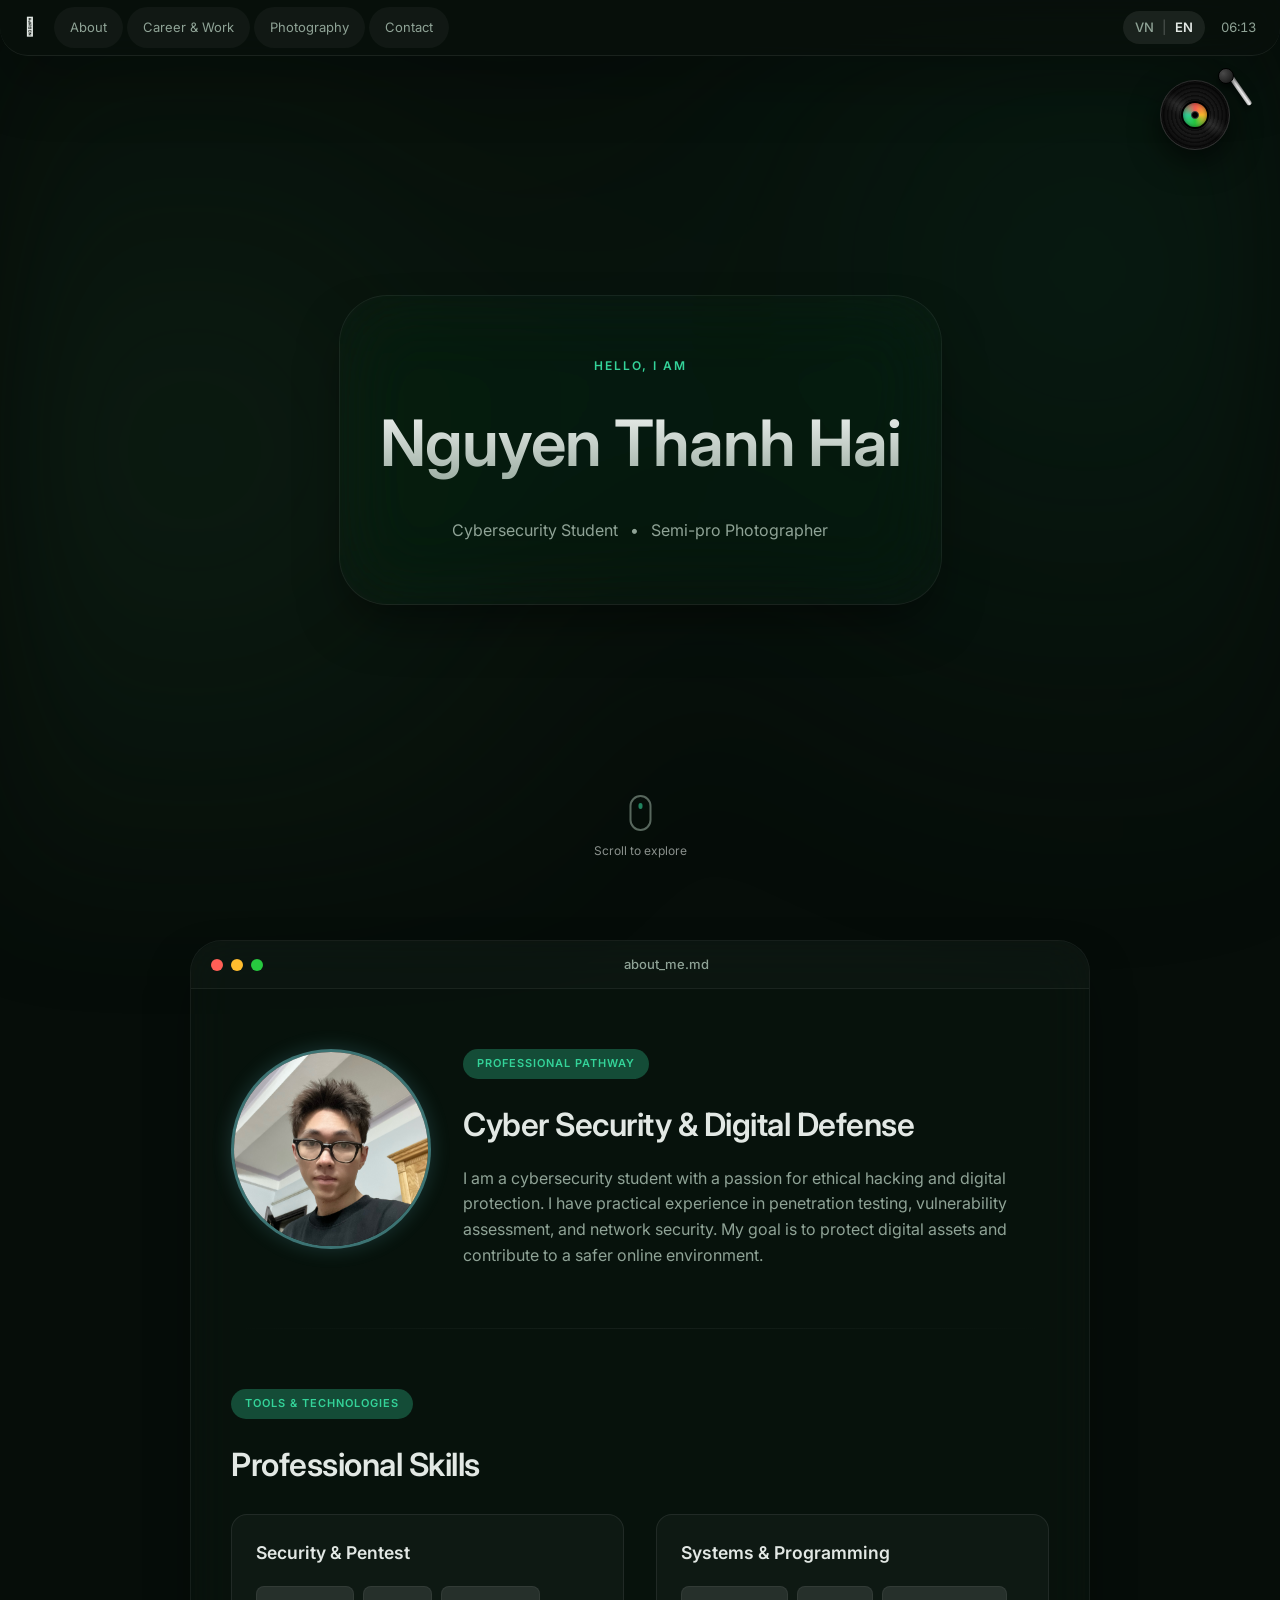
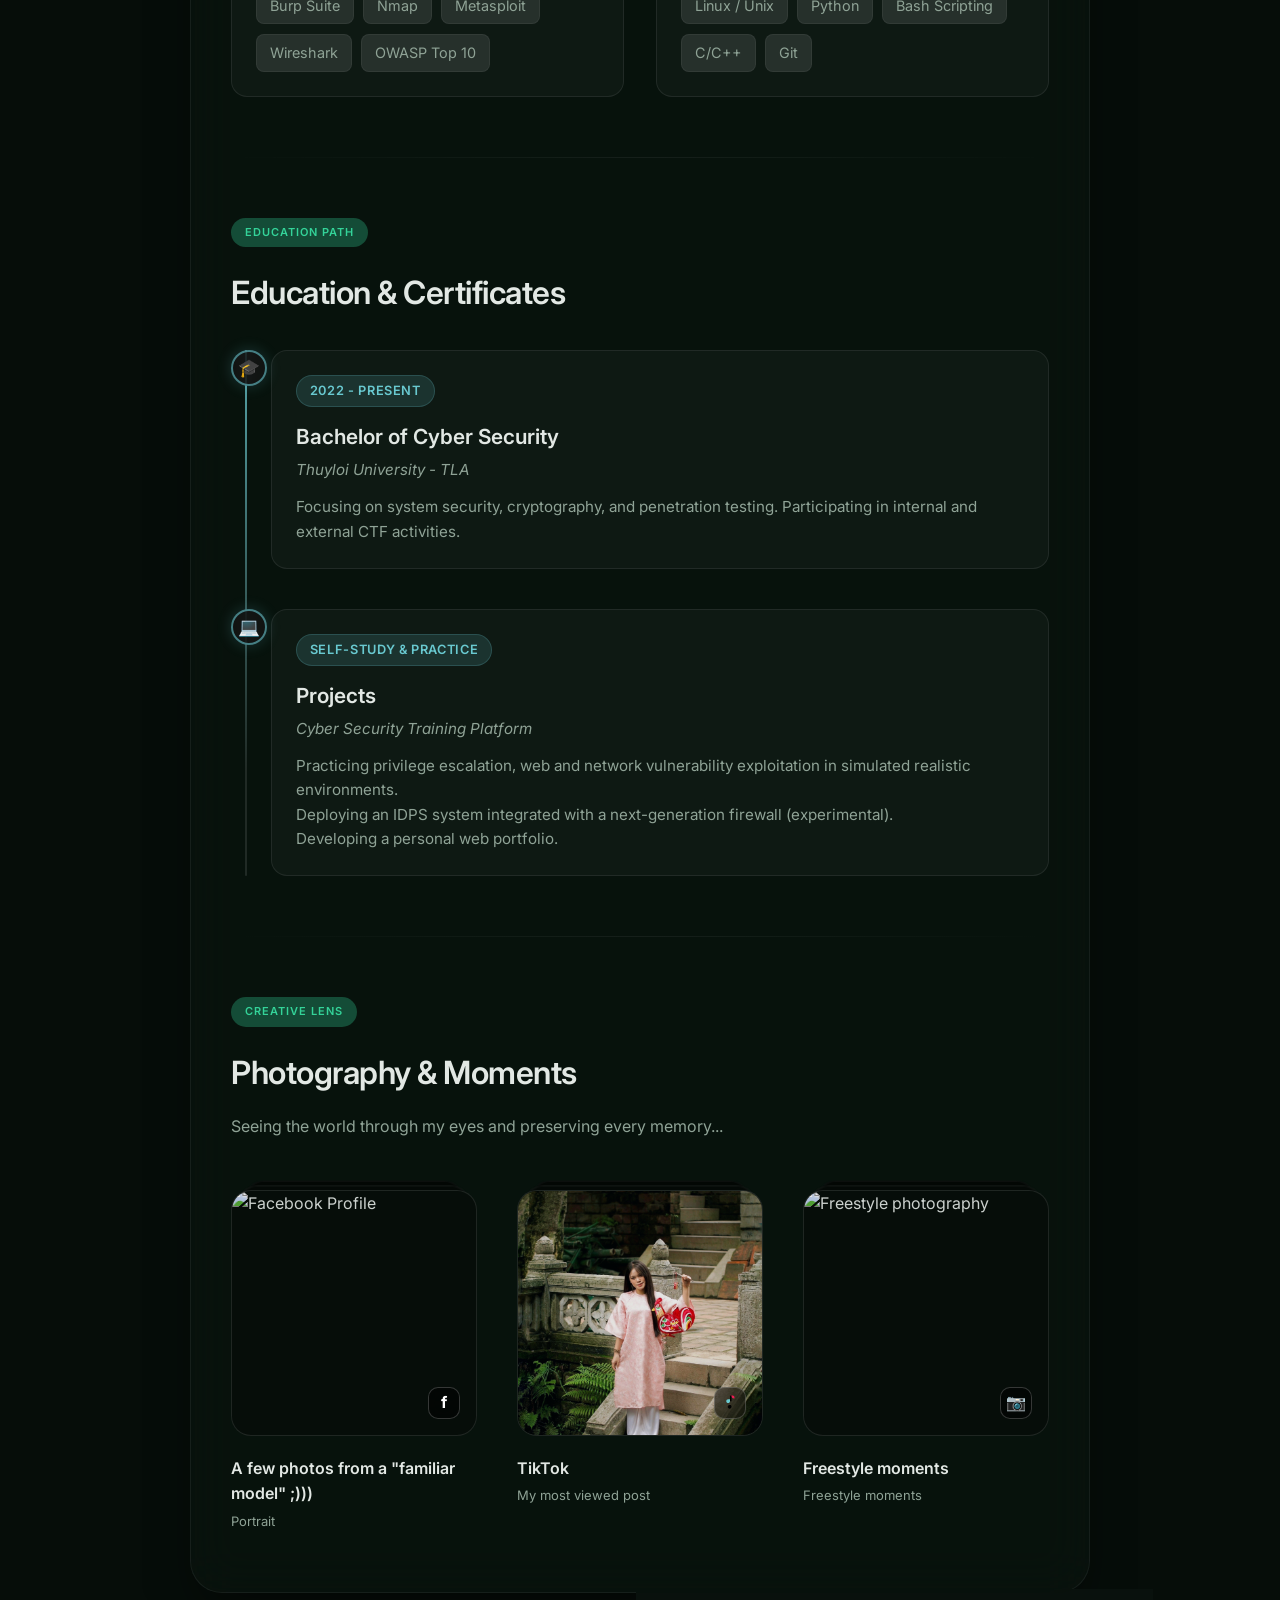
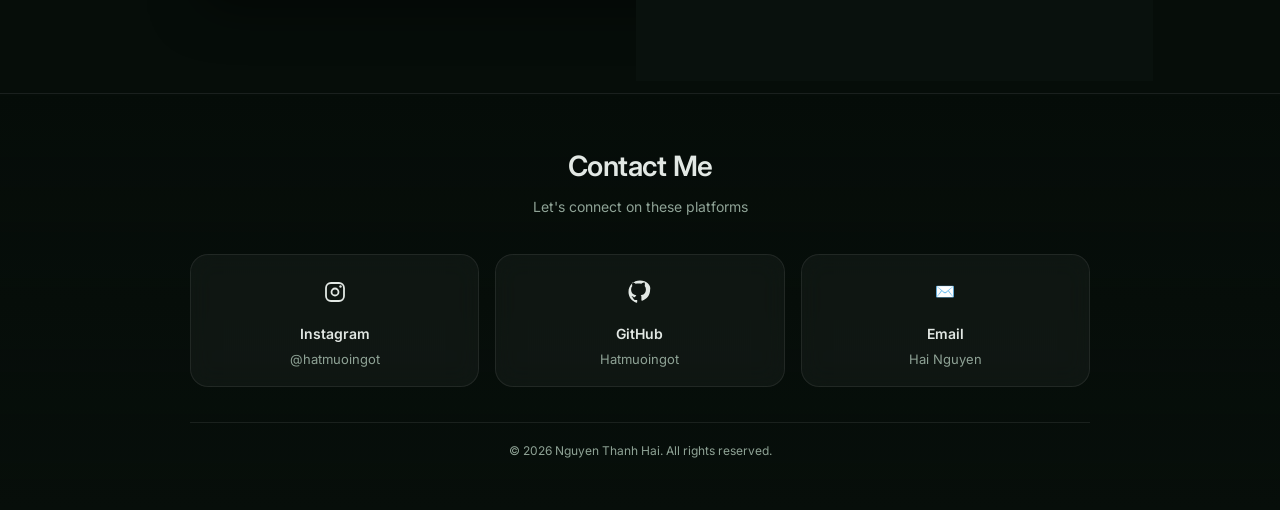
==== index-en.html @ 73b523a7 "[UPDATE] Add English to portfolio" ====
<!DOCTYPE html>
<html lang="en">
<head>
    <meta charset="UTF-8">
    <meta name="viewport" content="width=device-width, initial-scale=1.0, maximum-scale=1.0, user-scalable=no">
    <title>Portfolio | Nguyen Thanh Hai</title>
    
    <!-- SEO Meta Tags -->
    <meta name="description" content="Personal portfolio of Nguyen Thanh Hai - Cybersecurity student passionate about penetration testing and semi-professional photography.">
    <meta name="keywords" content="Nguyen Thanh Hai, Portfolio, Cyber Security, Photography, Penetration Testing">
    <meta name="author" content="Nguyen Thanh Hai">
    
    <!-- Open Graph / Facebook -->
    <meta property="og:type" content="website">
    <meta property="og:url" content="https://hatmuoingot.github.io/Introduce_Myself/">
    <meta property="og:title" content="Portfolio | Nguyen Thanh Hai">
    <meta property="og:description" content="Cybersecurity Student & Semi-professional Photographer">
    <meta property="og:image" content="https://hatmuoingot.github.io/Introduce_Myself/images/fb_preview.jpg">

    <link rel="stylesheet" href="https://fonts.googleapis.com/css2?family=Inter:wght@300;400;500;600&display=swap">
    <link rel="stylesheet" href="./css/variable.css">
    <link rel="stylesheet" href="./css/base.css">
    <link rel="stylesheet" href="./css/header.css">
    <link rel="stylesheet" href="./css/hero.css">
    <link rel="stylesheet" href="./css/photo.css">
    <link rel="stylesheet" href="./css/preview.css">
    <link rel="stylesheet" href="./css/contact.css">
    <link rel="stylesheet" href="./css/resume.css">
</head>
<body>

    <div class="ambient-background"></div>

    <header class="macos-menu-bar hide-on-mobile">
        <div class="menu-left">
            <span class="apple-icon"></span>
            <nav class="nav-links">
                <a href="#hero" class="nav-item">About</a>
                <a href="#cyber" class="nav-item">Career & Work</a>
                <a href="#photo" class="nav-item">Photography</a>
                <a href="#contact" class="nav-item">Contact</a>
            </nav>
        </div>
        <div class="menu-right">
            <div class="lang-switcher">
                <a href="index.html">VN</a> <span class="divider">|</span> <span class="active">EN</span>
            </div>
            <span class="time-display" id="clock">13:37</span>
        </div>
    </header>

    <header class="ios-mobile-header hide-on-desktop">
        <div class="header-content">
            <span class="brand-name">Portfolio</span>
            <button class="menu-trigger" id="mobile-menu-btn" aria-label="Open menu">
                <div class="burger-lines"></div>
            </button>
        </div>
        <nav class="mobile-glass-menu" id="mobile-nav">
            <a href="#hero" class="mobile-nav-item">Home</a>
            <a href="#cyber" class="mobile-nav-item">Career & Work</a>
            <a href="#photo" class="mobile-nav-item">Photography</a>
            <a href="#contact" class="mobile-nav-item">Contact</a>
            <div class="mobile-lang-switcher">
                <a href="index.html">VN</a> <span class="divider">|</span> <span class="active">EN</span>
            </div>
        </nav>
    </header>

    <section id="hero" class="hero-section">
        <div class="hero-glass-card">
            <span class="hero-greeting">Hello, I am</span>
            <h1 class="hero-name">Nguyen Thanh Hai</h1>
            <div class="hero-description">
                <span>Cybersecurity Student</span>
                <span class="divider-dot">•</span>
                <span>Semi-pro Photographer</span>
            </div>
        </div>
        <div class="hero-scroll-hint">
            <div class="mouse-icon"></div>
            <span>Scroll to explore</span>
        </div>

        <!-- Vinyl Player -->
        <div class="vinyl-player" id="vinyl-player" title="Play/Pause music" onclick="toggleMusic()">
            <div class="vinyl-tooltip">Bored? Listen to some music :3</div>
            <div class="vinyl-record">
                <div class="vinyl-center"></div>
            </div>
            <audio id="bg-music" loop preload="none">
                <source src="./media/bg-music.mp3" type="audio/mpeg">
            </audio>
        </div>
    </section>

    <main class="workspace">
        <div class="glass-window">
            <div class="window-titlebar">
                <div class="window-controls">
                    <span class="dot close"></span>
                    <span class="dot minimize"></span>
                    <span class="dot maximize"></span>
                </div>
                <div class="window-title">about_me.md</div>
            </div>

            <div class="window-content-scroll">
                <section id="cyber" class="content-block">
                    <div class="profile-layout">
                        <div class="profile-avatar">
                            <img src="./images/IMG_9474.jpeg" alt="Nguyen Thanh Hai Avatar">
                        </div>
                        <div class="typography-header">
                            <span class="accent-badge">Professional Pathway</span>
                            <h2 class="section-title">Cyber Security & Digital Defense</h2>
                            <p class="section-subtitle">
                                I am a cybersecurity student with a passion for ethical hacking and digital protection. I have practical experience in penetration testing, vulnerability assessment, and network security. My goal is to protect digital assets and contribute to a safer online environment.
                            </p>
                        </div>
                    </div>
                </section>

                <hr class="elegant-divider">

                <section id="skills" class="content-block">
                    <div class="typography-header">
                        <span class="accent-badge">Tools & Technologies</span>
                        <h2 class="section-title">Professional Skills</h2>
                    </div>
                    <div class="skills-grid">
                        <div class="skill-category">
                            <h3 class="skill-category-title">Security & Pentest</h3>
                            <div class="skill-tags">
                                <span class="skill-tag">Burp Suite</span>
                                <span class="skill-tag">Nmap</span>
                                <span class="skill-tag">Metasploit</span>
                                <span class="skill-tag">Wireshark</span>
                                <span class="skill-tag">OWASP Top 10</span>
                            </div>
                        </div>
                        <div class="skill-category">
                            <h3 class="skill-category-title">Systems & Programming</h3>
                            <div class="skill-tags">
                                <span class="skill-tag">Linux / Unix</span>
                                <span class="skill-tag">Python</span>
                                <span class="skill-tag">Bash Scripting</span>
                                <span class="skill-tag">C/C++</span>
                                <span class="skill-tag">Git</span>
                            </div>
                        </div>
                    </div>
                </section>

                <hr class="elegant-divider">

                <section id="education" class="content-block">
                    <div class="typography-header">
                        <span class="accent-badge">Education Path</span>
                        <h2 class="section-title">Education & Certificates</h2>
                    </div>
                    <div class="timeline">
                        <div class="timeline-item">
                            <div class="timeline-icon">🎓</div>
                            <div class="timeline-content">
                                <span class="timeline-date-pill">2022 - Present</span>
                                <h3 class="timeline-title">Bachelor of Cyber Security</h3>
                                <p class="timeline-subtitle">Thuyloi University - TLA</p>
                                <p class="timeline-desc">Focusing on system security, cryptography, and penetration testing. Participating in internal and external CTF activities.</p>
                            </div>
                        </div>
                        <div class="timeline-item">
                            <div class="timeline-icon">💻</div>
                            <div class="timeline-content">
                                <span class="timeline-date-pill">Self-study & Practice</span>
                                <h3 class="timeline-title">Projects</h3>
                                <p class="timeline-subtitle">Cyber Security Training Platform</p>
                                <p class="timeline-desc">Practicing privilege escalation, web and network vulnerability exploitation in simulated realistic environments.</p>
                                <p class="timeline-desc">Deploying an IDPS system integrated with a next-generation firewall (experimental).</p>
                                <p class="timeline-desc">Developing a personal web portfolio.</p>
                            </div>
                        </div>
                    </div>
                </section>

                <hr class="elegant-divider">

                <section id="photo" class="content-block">
                    <div class="typography-header">
                        <span class="accent-badge">Creative Lens</span>
                        <h2 class="section-title">Photography & Moments</h2>
                        <p class="section-subtitle">
                            Seeing the world through my eyes and preserving every memory...
                        </p>
                    </div>

                    <div class="social-stack-grid">
                        <div class="stack-wrapper" onclick="openPreview('facebook')">
                            <div class="album-stack-visual">
                                <div class="stack-layer layer-3"></div>
                                <div class="stack-layer layer-2"></div>
                                <div class="stack-layer layer-1">
                                    <img src="https://scontent.fhan14-1.fna.fbcdn.net/v/t39.30808-6/646042858_2925813187608595_7360797779767465871_n.jpg?_nc_cat=111&ccb=1-7&_nc_sid=7b2446&_nc_eui2=AeFlk5dbajr1vbF3qIeLFSHJkBnOqiaxM0eQGc6qJrEzR0md8mAp1hAc6nkYFCj-egrQDpnOFkDI55b41b9ED2lY&_nc_ohc=SkVjPoMjb0sQ7kNvwEc5D0X&_nc_oc=Ado0zEXu99BQ5vr_LfjErsRDEJmvTbx7vTN3O3mO08zvtWc-x_XpWRZO6nO8U_pvkeg&_nc_zt=23&_nc_ht=scontent.fhan14-1.fna&_nc_gid=s_7neaB--5TiVkKlcYpZTA&_nc_ss=7b2a8&oh=00_Af5m9Uswt_xQ8IH2s-TcFf9I85gwitvNDIXMSEuumlFiJw&oe=6A021123" alt="Facebook Profile">
                                    <div class="platform-icon fb">f</div>
                                </div>
                            </div>
                            <div class="album-meta">
                                <h3 class="album-name">A few photos from a "familiar model" ;)))</h3>
                                <p class="album-details">Portrait</p>
                            </div>
                        </div>

                        <div class="stack-wrapper" onclick="openPreview('tiktok')">
                            <div class="album-stack-visual">
                                <div class="stack-layer layer-3"></div>
                                <div class="stack-layer layer-2"></div>
                                <div class="stack-layer layer-1">
                                    <img src="./images/tiktok1.JPG" alt="TikTok Image">
                                    <div class="platform-icon tt" aria-hidden="true">
                                        <svg viewBox="0 0 24 24" fill="none" xmlns="http://www.w3.org/2000/svg">
                                            <path d="M12 2v7.5c0 1.4-1.1 2.5-2.5 2.5S7 10.9 7 9.5 8.1 7 9.5 7h2.5V2H12z" fill="#69C9D0"/>
                                            <path d="M12 2h3.5c1.4 0 2.5 1.1 2.5 2.5v1.5a5.5 5.5 0 01-5.5-5.5z" fill="#EE1D52"/>
                                            <path d="M14 9.5v7.5c0 1.4-1.1 2.5-2.5 2.5S9 18.4 9 17c0-1.4 1.1-2.5 2.5-2.5S14 15.1 14 16.5V9.5h-2V2h2v7.5z" fill="#010101"/>
                                        </svg>
                                    </div>
                                </div>
                            </div>
                            <div class="album-meta">
                                <h3 class="album-name">TikTok</h3>
                                <p class="album-details">My most viewed post</p>
                            </div>
                        </div>

                        <div class="stack-wrapper" onclick="openPreview('freestyle')">
                            <div class="album-stack-visual">
                                <div class="stack-layer layer-3"></div>
                                <div class="stack-layer layer-2"></div>
                                <div class="stack-layer layer-1">
                                    <img src="https://github.com/Hatmuoingot/Introduce_Myself/blob/main/images/IMG_9345.PNG?raw=true" alt="Freestyle photography">
                                    <div class="platform-icon misc">📷</div>
                                </div>
                            </div>
                            <div class="album-meta">
                                <h3 class="album-name">Freestyle moments</h3>
                                <p class="album-details">Freestyle moments</p>
                            </div>
                        </div>
                    </div>
                </section>
            </div>
        </div>
    </main>

    <footer class="contact-footer" id="contact">
        <div class="contact-container">
            <div class="contact-header">
                <h2>Contact Me</h2>
                <p>Let's connect on these platforms</p>
            </div>

            <div class="contact-grid">
                <a href="https://www.instagram.com/hatmuoingot/" target="_blank" class="contact-card">
                    <div class="contact-icon contact-icon--instagram" aria-hidden="true">
                        <svg viewBox="0 0 24 24" fill="none" xmlns="http://www.w3.org/2000/svg">
                            <rect x="3" y="3" width="18" height="18" rx="5" stroke="currentColor" stroke-width="1.8"/>
                            <circle cx="12" cy="12" r="3.5" stroke="currentColor" stroke-width="1.8"/>
                            <circle cx="17.5" cy="6.5" r="1.2" fill="currentColor"/>
                        </svg>
                    </div>
                    <h3>Instagram</h3>
                    <p>@hatmuoingot</p>
                </a>

                <a href="https://github.com/Hatmuoingot" target="_blank" class="contact-card">
                    <div class="contact-icon contact-icon--github" aria-hidden="true">
                        <svg viewBox="0 0 24 24" fill="currentColor" xmlns="http://www.w3.org/2000/svg">
                            <path d="M12 .5C5.4.5.5 5.4.5 12c0 5 3.3 9.2 7.9 10.7.6.1.8-.3.8-.6v-2.2c-3.2.7-3.9-1.5-3.9-1.5-.5-1.2-1.2-1.5-1.2-1.5-1-.7.1-.7.1-.7 1.1.1 1.7 1.1 1.7 1.1 1 .1 1.5-.7 1.8-1 .1-.7.4-1 .7-1.2-2.6-.3-5.3-1.3-5.3-5.9 0-1.3.5-2.4 1.2-3.3-.1-.3-.5-1.6.1-3.3 0 0 1-.3 3.3 1.2.9-.3 1.9-.4 2.8-.4.9 0 1.8.1 2.8.4 2.2-1.5 3.3-1.2 3.3-1.2.6 1.7.2 3 .1 3.3.8.9 1.2 2 1.2 3.3 0 4.6-2.7 5.7-5.3 5.9.4.3.8 1 .8 2v3c0 .3.2.7.8.6 4.6-1.5 7.9-5.7 7.9-10.7C23.5 5.4 18.6.5 12 .5z"/>
                        </svg>
                    </div>
                    <h3>GitHub</h3>
                    <p>Hatmuoingot</p>
                </a>

                <a href="mailto:bomnguyen879@gmail.com" class="contact-card">
                    <div class="contact-icon">✉️</div>
                    <h3>Email</h3>
                    <p>Hai Nguyen</p>
                </a>
            </div>

            <div class="footer-credit">
                <p>&copy; 2026 Nguyen Thanh Hai. All rights reserved.</p>
            </div>
        </div>
    </footer>

    <div id="preview-overlay" class="preview-overlay" onclick="closePreview()">
        <div class="preview-window" onclick="event.stopPropagation()">
            <button class="close-preview" onclick="closePreview()">✕</button>
            <div class="preview-body">
                <div class="preview-image-container">
                    <div id="preview-spinner" class="preview-spinner"></div>
                    <img src="" id="target-preview-img" alt="Large preview">
                </div>
                <div class="preview-info-panel">
                    <h2 id="target-title">Album Name</h2>
                    <p id="target-desc">Detailed description.</p>
                    <a href="#" id="target-link" target="_blank" class="visit-social-btn">
                        Open link <span class="arrow">→</span>
                    </a>
                </div>
            </div>
        </div>
    </div>

    <script src="./js/main.js"></script>
</body>
</html>
---- css/variable.css ----
:root {
    /* Color Palette */
    --bg-base: #060d09;
    --bg-surface: rgba(10, 24, 15, 0.4);
    --accent-green: #34d399;
    --accent-glow: rgba(52, 211, 153, 0.3);
    
    /* Liquid Glass Optics */
    --glass-bg: rgba(255, 255, 255, 0.02);
    --glass-border: rgba(255, 255, 255, 0.06);
    --glass-highlight: rgba(255, 255, 255, 0.1);
    --glass-blur: blur(40px) saturate(180%);
    --glass-shadow: 0 25px 50px -12px rgba(0, 0, 0, 0.5);
    
    /* Typography */
    --text-primary: #e2e8e4;
    --text-secondary: #8fa396;
}
---- css/base.css ----
/* base.css */
* { margin: 0; padding: 0; box-sizing: border-box; }

body {
    font-family: 'Inter', -apple-system, sans-serif;
    background-color: var(--bg-base);
    color: var(--text-primary);
    line-height: 1.6;
    overflow-x: hidden;
    -webkit-font-smoothing: antialiased;
}

.ambient-background {
    position: fixed;
    inset: 0;
    z-index: -1;
    background: 
        radial-gradient(circle at 15% 50%, rgba(20, 50, 30, 0.4), transparent 50%),
        radial-gradient(circle at 85% 30%, rgba(10, 40, 25, 0.5), transparent 50%);
    filter: blur(60px);
}

a { text-decoration: none; color: inherit; }

/* Utility Classes */
.hide-on-mobile { display: flex; }
.hide-on-desktop { display: none; }

/* Workspace & Window Architecture */
.workspace { padding: 40px 20px 100px; display: flex; justify-content: center; }

.glass-window {
    width: 100%; max-width: 900px;
    background: rgba(15, 25, 20, 0.4);
    border: 1px solid var(--glass-border); border-radius: 32px;
    backdrop-filter: blur(24px) saturate(150%);
    -webkit-backdrop-filter: blur(24px) saturate(150%);
    box-shadow: var(--glass-shadow);
    overflow: hidden;
}

.window-titlebar {
    height: 48px; display: flex; align-items: center; padding: 0 20px;
    background: rgba(255, 255, 255, 0.02); border-bottom: 1px solid var(--glass-border);
    border-top-left-radius: 32px; border-top-right-radius: 32px;
}

.window-controls { display: flex; gap: 8px; }
.dot { width: 12px; height: 12px; border-radius: 50%; }
.close { background: #ff5f56; } 
.minimize { background: #ffbd2e; } 
.maximize { background: #27c93f; }

.window-title { margin: 0 auto; font-size: 13px; font-weight: 500; color: var(--text-secondary); }

/* Typography & Layout Blocks */
.content-block { padding: 60px 40px; }
.accent-badge {
    display: inline-block; padding: 6px 14px; font-size: 11px; font-weight: 600; text-transform: uppercase; letter-spacing: 1px;
    background: var(--accent-glow); color: var(--accent-green); border-radius: 999px; margin-bottom: 20px;
}
.section-title { font-size: 32px; font-weight: 600; margin-bottom: 16px; letter-spacing: -0.5px; }
.section-subtitle { color: var(--text-secondary); font-size: 16px; max-width: 600px; }
.elegant-divider { border: 0; height: 1px; background: linear-gradient(90deg, transparent, var(--glass-border), transparent); margin: 0 40px; }

/* Mobile Base Adjustments */
@media (max-width: 768px) {
    .ambient-background {
        filter: blur(30px); /* Reduced for mobile performance */
        opacity: 0.8;
    }
    .hide-on-mobile { display: none !important; }
    .hide-on-desktop { display: block; }
    .workspace { padding: 80px 10px 50px; }
    .glass-window { border-radius: 16px; }
    .content-block { padding: 30px 20px; }
    .elegant-divider { margin: 0 20px; }
}
---- css/header.css ----
﻿/* Desktop Menu */
.macos-menu-bar {
    position: fixed; top: 0; left: 0; width: 100%; height: 56px;
    display: flex; align-items: center; justify-content: space-between;
    padding: 0 24px; font-size: 13px; z-index: 100;
    background: rgba(8, 16, 12, 0.90);
    border-bottom: 1px solid rgba(255, 255, 255, 0.08);
    border-radius: 0 0 28px 28px;
    box-shadow: 0 24px 60px rgba(0, 0, 0, 0.25);
    backdrop-filter: blur(24px) saturate(180%);
    -webkit-backdrop-filter: blur(24px) saturate(180%);
}

.menu-left { display: flex; align-items: center; gap: 18px; }
.apple-icon { font-size: 18px; }
.app-name { font-weight: 600; }
.nav-item {
    color: var(--text-secondary);
    display: inline-flex; align-items: center;
    padding: 10px 16px; border-radius: 999px;
    background: rgba(255, 255, 255, 0.04);
    transition: background 0.25s ease, color 0.25s ease, transform 0.2s ease;
}
.nav-item:hover {
    color: var(--text-primary);
    background: rgba(255, 255, 255, 0.12);
    transform: translateY(-1px);
}
.time-display { font-variant-numeric: tabular-nums; color: var(--text-secondary); }

/* Mobile Header */
.ios-mobile-header {
    position: fixed; top: 0; width: 100%; z-index: 100;
    background: rgba(8, 16, 12, 0.92);
    backdrop-filter: blur(24px) saturate(180%);
    -webkit-backdrop-filter: blur(24px) saturate(180%);
    border-bottom: 1px solid rgba(255, 255, 255, 0.08);
    border-radius: 0 0 28px 28px;
}

.header-content {
    display: flex; justify-content: space-between; align-items: center;
    height: 56px; padding: 0 20px;
}

.brand-name { font-weight: 600; font-size: 18px; }
.menu-trigger {
    width: 44px; height: 44px;
    display: inline-flex; align-items: center; justify-content: center;
    border-radius: 999px; border: 1px solid rgba(255, 255, 255, 0.12);
    background: rgba(255, 255, 255, 0.08);
    backdrop-filter: blur(16px) saturate(180%);
    -webkit-backdrop-filter: blur(16px) saturate(180%);
    padding: 0; cursor: pointer;
    transition: transform 0.25s ease, background 0.25s ease, border-color 0.25s ease;
}
.menu-trigger:hover { transform: scale(1.03); background: rgba(255, 255, 255, 0.12); }
.burger-lines, .burger-lines::before, .burger-lines::after {
    display: block; width: 18px; height: 2px; background: var(--text-primary);
    transition: 0.3s ease; position: relative;
}
.burger-lines::before { content: ''; position: absolute; top: -7px; left: 0; }
.burger-lines::after { content: ''; position: absolute; top: 7px; left: 0; }
.menu-trigger.active .burger-lines { background: transparent; }
.menu-trigger.active .burger-lines::before { top: 0; transform: rotate(45deg); }
.menu-trigger.active .burger-lines::after { top: 0; transform: rotate(-45deg); }

/* Mobile Dropdown Menu */
.mobile-glass-menu {
    position: absolute; top: 56px; left: 12px; right: 12px;
    background: rgba(7, 15, 11, 0.95);
    border-radius: 28px;
    border: 1px solid rgba(255, 255, 255, 0.08);
    box-shadow: 0 30px 60px rgba(0, 0, 0, 0.32);
    overflow: hidden;
    flex-direction: column;
    clip-path: inset(0 0 100% 0);
    transition: clip-path 0.4s cubic-bezier(0.86, 0, 0.07, 1), opacity 0.3s ease;
    opacity: 0;
}

.mobile-glass-menu.is-visible { clip-path: inset(0 0 0 0); display: flex; opacity: 1; }
.mobile-nav-item {
    padding: 18px 22px; font-size: 18px; font-weight: 500;
    border-bottom: 1px solid rgba(255, 255, 255, 0.08);
}
.mobile-nav-item:last-child { border-bottom: none; }

/* Language Switcher */
.menu-right { display: flex; align-items: center; gap: 16px; }
.lang-switcher, .mobile-lang-switcher {
    display: inline-flex;
    align-items: center;
    gap: 8px;
    background: rgba(255, 255, 255, 0.08);
    padding: 6px 12px;
    border-radius: 999px;
    font-size: 13px;
    font-weight: 500;
}
.mobile-lang-switcher {
    margin: 16px;
    justify-content: center;
    background: rgba(255, 255, 255, 0.04);
    padding: 12px;
    font-size: 16px;
}
.lang-switcher a, .mobile-lang-switcher a {
    color: var(--text-secondary);
    transition: color 0.2s ease;
    text-decoration: none;
}
.lang-switcher a:hover, .mobile-lang-switcher a:hover {
    color: var(--text-primary);
}
.lang-switcher .active, .mobile-lang-switcher .active {
    color: var(--text-primary);
    font-weight: 600;
}
.lang-switcher .divider, .mobile-lang-switcher .divider {
    color: rgba(255, 255, 255, 0.2);
}
---- css/hero.css ----
.hero-section {
    height: 100vh; display: flex; align-items: center; justify-content: center;
    position: relative; padding: 20px;
}

.hero-glass-card {
    padding: 60px 40px; border-radius: 48px; text-align: center;
    background: var(--glass-bg);
    border: 1px solid var(--glass-border);
    backdrop-filter: var(--glass-blur);
    -webkit-backdrop-filter: var(--glass-blur);
    box-shadow: var(--glass-shadow);
    transform: translateZ(0);
}

.hero-greeting {
    display: block; font-size: 12px; font-weight: 600; letter-spacing: 2px;
    text-transform: uppercase; color: var(--accent-green); margin-bottom: 16px;
}

.hero-name {
    font-size: clamp(32px, 6vw, 64px); font-weight: 600; letter-spacing: -1px;
    background: linear-gradient(180deg, #fff 0%, #8fa396 100%);
    -webkit-background-clip: text; -webkit-text-fill-color: transparent; margin-bottom: 24px;
}

.hero-description { 
    display: flex; align-items: center; justify-content: center; gap: 12px; color: var(--text-secondary); 
}

.hero-scroll-hint { 
    position: absolute; left: 50%; bottom: 40px; transform: translateX(-50%);
    display: flex; flex-direction: column; align-items: center; gap: 10px; opacity: 0.6; font-size: 12px; 
}

.mouse-icon { width: 22px; height: 36px; border: 2px solid var(--text-secondary); border-radius: 12px; position: relative; }
.mouse-icon::before { 
    content: ''; position: absolute; top: 6px; left: 50%; transform: translateX(-50%); width: 4px; height: 6px; background: var(--accent-green); border-radius: 2px; animation: scrollBounce 2s infinite; 
}

@keyframes scrollBounce {
    0% { transform: translate(-50%, 0); opacity: 1; }
    100% { transform: translate(-50%, 12px); opacity: 0; }
}

@media (max-width: 768px) {
    .hero-glass-card { padding: 40px 20px; border-radius: 30px; }
    .hero-description { flex-direction: column; gap: 8px; }
    .divider-dot { display: none; }
}

/* Vinyl Player */
.vinyl-player {
    position: absolute;
    right: 50px;
    top: 80px;
    width: 70px;
    height: 70px;
    cursor: pointer;
    z-index: 50;
    transition: transform 0.3s cubic-bezier(0.175, 0.885, 0.32, 1.275);
}

.vinyl-player:hover {
    transform: scale(1.08);
}

/* Redesigned Artistic Vinyl */
.vinyl-record {
    width: 100%;
    height: 100%;
    border-radius: 50%;
    background: linear-gradient(
        30deg,
        transparent 40%,
        rgba(255, 255, 255, 0.1) 50%,
        transparent 60%
    ),
    repeating-radial-gradient(
        #1a1a1a,
        #1a1a1a 2px,
        #0f0f0f 3px,
        #0f0f0f 4px
    );
    border: 1px solid #333;
    box-shadow: 0 12px 30px rgba(0,0,0,0.6), inset 0 0 15px rgba(0,0,0,1);
    position: relative;
    display: flex;
    align-items: center;
    justify-content: center;
    animation: spinVinyl 4s linear infinite;
    animation-play-state: paused;
}

.vinyl-player.playing .vinyl-record {
    animation-play-state: running;
}

.vinyl-center {
    width: 28px;
    height: 28px;
    background: conic-gradient(
        from 0deg, 
        #ff5f56, 
        #ffbd2e, 
        #27c93f, 
        #34d399, 
        #ff5f56
    );
    border-radius: 50%;
    border: 2px solid #000;
    position: relative;
    box-shadow: inset 0 0 4px rgba(0,0,0,0.5);
}

.vinyl-center::after {
    content: '';
    position: absolute;
    top: 50%;
    left: 50%;
    transform: translate(-50%, -50%);
    width: 6px;
    height: 6px;
    background: #000;
    border-radius: 50%;
    border: 1px solid #444;
}

/* Detailed Tonearm */
.vinyl-player::before {
    content: '';
    position: absolute;
    top: -8px;
    right: 0px;
    width: 5px;
    height: 40px;
    background: linear-gradient(90deg, #b8b8b8, #fff, #888);
    transform-origin: top center;
    transform: rotate(-35deg);
    border-radius: 3px;
    z-index: 2;
    transition: transform 0.5s cubic-bezier(0.34, 1.56, 0.64, 1);
    box-shadow: -3px 3px 6px rgba(0,0,0,0.6);
}

.vinyl-player.playing::before {
    transform: rotate(15deg);
}

.vinyl-player::after {
    content: '';
    position: absolute;
    top: -12px;
    right: -4px;
    width: 14px;
    height: 14px;
    background: radial-gradient(circle at 30% 30%, #555, #111);
    border-radius: 50%;
    z-index: 3;
    border: 1px solid #000;
    box-shadow: 0 4px 6px rgba(0,0,0,0.5);
}

@keyframes spinVinyl {
    0% { transform: rotate(0deg); }
    100% { transform: rotate(360deg); }
}

@media (max-width: 768px) {
    .vinyl-player {
        right: 20px;
        top: 70px;
        width: 55px;
        height: 55px;
    }
}

/* Vinyl Tooltip Message fixed for Top Right position */
.vinyl-tooltip {
    position: absolute;
    right: 85px;
    top: 50%;
    transform: translateY(-50%);
    background: rgba(15, 25, 20, 0.75);
    backdrop-filter: blur(16px);
    -webkit-backdrop-filter: blur(16px);
    border: 1px solid rgba(52, 211, 153, 0.3);
    color: var(--accent-green);
    padding: 10px 18px;
    border-radius: 20px 20px 2px 20px;
    font-size: 13px;
    font-weight: 500;
    white-space: nowrap;
    pointer-events: none;
    opacity: 0;
    animation: showTooltip 8s infinite;
    box-shadow: 0 10px 20px rgba(0,0,0,0.4);
}

/* The little arrow pointing to the vinyl */
.vinyl-tooltip::after {
    content: '';
    position: absolute;
    right: -6px;
    top: 50%;
    transform: translateY(-50%);
    border-width: 6px 0 6px 6px;
    border-style: solid;
    border-color: transparent transparent transparent var(--accent-green);
}

.vinyl-player.playing .vinyl-tooltip {
    display: none;
}

@keyframes showTooltip {
    0%, 100% { opacity: 0; transform: translate(-10px, -50%); }
    15%, 45% { opacity: 1; transform: translate(0, -50%); }
    60%, 90% { opacity: 0; transform: translate(-10px, -50%); }
}

@media (max-width: 768px) {
    .vinyl-tooltip {
        right: 65px;
        font-size: 11px;
        padding: 6px 12px;
    }
}
---- css/photo.css ----
/* photo.css */
.social-stack-grid {
    display: grid; grid-template-columns: repeat(auto-fit, minmax(220px, 1fr));
    gap: 40px; margin-top: 50px;
}

.stack-wrapper { cursor: pointer; perspective: 1200px; }

.album-stack-visual { position: relative; aspect-ratio: 1; width: 100%; margin-bottom: 20px; }

.stack-layer {
    position: absolute; width: 100%; height: 100%; border-radius: 20px;
    background: var(--bg-base); border: 1px solid var(--glass-highlight);
    overflow: hidden; transition: transform 0.6s cubic-bezier(0.2, 0.8, 0.2, 1), box-shadow 0.6s ease;
    will-change: transform; backface-visibility: hidden;
}

.stack-layer img { width: 100%; height: 100%; object-fit: cover; filter: brightness(0.9); }

.layer-1 { z-index: 3; transform: translateY(0) scale(1) translateZ(0); }
.layer-2 { z-index: 2; transform: translateY(-12px) scale(0.94) translateZ(-20px); filter: brightness(0.7); }
.layer-3 { z-index: 1; transform: translateY(-24px) scale(0.88) translateZ(-40px); filter: brightness(0.5); }

.platform-icon {
    position: absolute; bottom: 16px; right: 16px; width: 32px; height: 32px;
    background: rgba(0,0,0,0.5); border: 1px solid rgba(255,255,255,0.2);
    border-radius: 10px; display: flex; align-items: center; justify-content: center;
    backdrop-filter: blur(10px); color: white; font-weight: bold;
}

.platform-icon svg {
    width: 18px;
    height: 18px;
    display: block;
}

@media (hover: hover) and (pointer: fine) {
    .stack-wrapper:hover .layer-1 { transform: translateY(-10px) scale(1.02) translateZ(0); box-shadow: 0 20px 40px rgba(0,0,0,0.6); }
    .stack-wrapper:hover .layer-2 { transform: translateY(-26px) scale(0.96) translateZ(-20px); }
    .stack-wrapper:hover .layer-3 { transform: translateY(-42px) scale(0.90) translateZ(-40px); }
}

/* Active state for mobile touch */
@media (hover: none) and (pointer: coarse) {
    .stack-wrapper:active .layer-1 { transform: scale(0.98); box-shadow: 0 10px 20px rgba(0,0,0,0.4); }
}

.album-name { font-size: 16px; font-weight: 600; margin-bottom: 4px; }
.album-details { font-size: 13px; color: var(--text-secondary); }
---- css/preview.css ----
/* preview.css */
.preview-overlay {
    position: fixed; inset: 0; z-index: 9999;
    background: rgba(0, 0, 0, 0.6);
    backdrop-filter: blur(20px); -webkit-backdrop-filter: blur(20px);
    display: flex; align-items: center; justify-content: center; padding: 20px;
    opacity: 0; pointer-events: none;
    transition: opacity 0.25s ease-out;
}

.preview-overlay.active { opacity: 1; pointer-events: auto; }

.preview-window {
    width: 100%; max-width: 800px;
    background: rgba(15, 25, 20, 0.8);
    border: 1px solid var(--glass-border); border-radius: 24px;
    box-shadow: 0 40px 80px rgba(0,0,0,0.8);
    overflow: hidden; position: relative;
    transform: scale(0.95) translateY(10px);
    transition: transform 0.3s cubic-bezier(0.175, 0.885, 0.32, 1.275);
    will-change: transform;
}

.preview-overlay.active .preview-window { transform: scale(1) translateY(0); }

.close-preview {
    position: absolute; top: 16px; right: 16px; z-index: 10;
    width: 32px; height: 32px; border-radius: 16px; border: none;
    background: rgba(255,255,255,0.1); color: white; cursor: pointer;
    backdrop-filter: blur(10px); transition: background 0.2s;
}

.close-preview:hover { background: rgba(255,255,255,0.2); }

.preview-body { display: flex; height: 400px; }
.preview-image-container { 
    flex: 1.2; 
    background: #000; 
    position: relative;
    display: flex;
    align-items: center;
    justify-content: center;
}
.preview-image-container img { 
    position: absolute;
    width: 100%; height: 100%; 
    object-fit: contain; 
    z-index: 2;
}

/* Spinner Loading */
.preview-spinner {
    width: 40px; height: 40px;
    border: 3px solid rgba(255,255,255,0.1);
    border-top: 3px solid var(--text-primary, #fff);
    border-radius: 50%;
    animation: spin 1s linear infinite;
    display: none;
    z-index: 1;
}

@keyframes spin {
    0% { transform: rotate(0deg); }
    100% { transform: rotate(360deg); }
}

.preview-info-panel {
    flex: 1; padding: 40px; display: flex; flex-direction: column; justify-content: center;
    border-left: 1px solid var(--glass-border);
}

.preview-info-panel h2 { font-size: 24px; margin-bottom: 12px; }
.preview-info-panel p { color: var(--text-secondary); margin-bottom: 32px; font-size: 14px; }

.visit-social-btn {
    display: inline-flex; align-items: center; justify-content: center; gap: 8px;
    background: var(--text-primary); color: var(--bg-base);
    padding: 12px 24px; border-radius: 12px; font-weight: 600; font-size: 14px;
    transition: transform 0.2s;
}

.visit-social-btn:hover { transform: scale(1.02); }

@media (max-width: 768px) {
    .preview-body { flex-direction: column; height: auto; max-height: 85vh; overflow-y: auto; }
    .preview-image-container { flex: none; width: 100%; height: 300px; min-height: 300px; }
    .preview-info-panel { flex: none; padding: 20px; border-left: none; border-top: 1px solid var(--glass-border); }
}

/* Xử lý hiệu ứng mờ cho ảnh Preview (Chống Ghost Image) */
#target-preview-img {
    transition: opacity 0.2s ease-out;
    opacity: 0; /* Mặc định ẩn cho đến khi JS gọi */
}
---- css/contact.css ----
/* Contact Footer Styles */
.contact-footer {
    padding: 50px 20px;
    background: linear-gradient(180deg, transparent 0%, rgba(8, 16, 12, 0.5) 100%);
    border-top: 1px solid rgba(255, 255, 255, 0.08);
    position: relative;
}

.contact-container {
    max-width: 900px;
    margin: 0 auto;
}

.contact-header {
    text-align: center;
    margin-bottom: 35px;
}

.contact-header h2 {
    font-size: 28px;
    font-weight: 600;
    margin-bottom: 8px;
    letter-spacing: -0.5px;
}

.contact-header p {
    font-size: 14px;
    color: var(--text-secondary);
}

.contact-grid {
    display: grid;
    grid-template-columns: repeat(3, 1fr);
    gap: 16px;
    margin-bottom: 35px;
}

.contact-card {
    display: flex;
    flex-direction: column;
    align-items: center;
    justify-content: center;
    padding: 16px 12px;
    border-radius: 18px;
    background: rgba(255, 255, 255, 0.04);
    border: 1px solid rgba(255, 255, 255, 0.08);
    backdrop-filter: blur(12px);
    -webkit-backdrop-filter: blur(12px);
    text-align: center;
    transition: all 0.3s cubic-bezier(0.16, 1, 0.3, 1);
    cursor: pointer;
    text-decoration: none;
    color: inherit;
}

.contact-card:hover {
    background: rgba(255, 255, 255, 0.1);
    border-color: rgba(255, 255, 255, 0.15);
    transform: translateY(-2px);
    box-shadow: 0 12px 32px rgba(0, 0, 0, 0.2);
}

.contact-icon {
    display: inline-flex;
    align-items: center;
    justify-content: center;
    width: 42px;
    height: 42px;
    margin-bottom: 10px;
    color: var(--text-primary);
}

.contact-icon svg {
    width: 24px;
    height: 24px;
}

.contact-card h3 {
    font-size: 14px;
    font-weight: 600;
    margin-bottom: 4px;
    color: var(--text-primary);
}

.contact-card p {
    font-size: 13px;
    color: var(--text-secondary);
    word-break: break-all;
}

.footer-credit {
    text-align: center;
    padding-top: 18px;
    border-top: 1px solid rgba(255, 255, 255, 0.08);
    color: var(--text-secondary);
    font-size: 12px;
}

@media (max-width: 768px) {
    .contact-footer {
        padding: 40px 12px;
    }

    .contact-header {
        margin-bottom: 30px;
    }

    .contact-header h2 {
        font-size: 22px;
        margin-bottom: 6px;
    }

    .contact-header p {
        font-size: 13px;
    }

    .contact-grid {
        grid-template-columns: 1fr;
        gap: 16px;
        margin-bottom: 25px;
    }

    .contact-card {
        padding: 16px 12px;
        border-radius: 16px;
    }

    .contact-card:hover, .contact-card:active {
        transform: translateY(-1px);
        background: rgba(255, 255, 255, 0.08);
    }

    .contact-icon {
        font-size: 28px;
        margin-bottom: 8px;
    }

    .contact-card h3 {
        font-size: 15px;
        margin-bottom: 4px;
    }

    .contact-card p {
        font-size: 13px;
    }

    .footer-credit {
        padding-top: 16px;
        font-size: 11px;
    }
}
---- css/resume.css ----
/* =========================================
   Resume / Skills & Education Styles
   ========================================= */

/* Profile Layout */
.profile-layout {
    display: flex;
    flex-direction: column;
    gap: 2rem;
    align-items: center;
    text-align: center;
}

@media (min-width: 768px) {
    .profile-layout {
        flex-direction: row;
        align-items: flex-start;
        text-align: left;
    }
}

.profile-avatar {
    flex-shrink: 0;
    width: 200px;
    height: 200px;
    border-radius: 50%;
    overflow: hidden;
    border: 3px solid rgba(105, 201, 208, 0.5);
    box-shadow: 0 0 20px rgba(105, 201, 208, 0.2);
    background-color: rgba(255, 255, 255, 0.05); /* Placeholder background */
}

.profile-avatar img {
    width: 100%;
    height: 100%;
    object-fit: cover;
}

.profile-layout .typography-header {
    flex-grow: 1;
}

/* Hero Action (Download CV Button) */
.hero-action {
    margin-top: 2rem;
    animation: fadeUp 1s ease 0.6s forwards;
    opacity: 0;
}

.btn-download-cv {
    display: inline-flex;
    align-items: center;
    gap: 0.75rem;
    padding: 0.75rem 1.5rem;
    background: rgba(255, 255, 255, 0.1);
    color: var(--text-primary, #fff);
    text-decoration: none;
    border-radius: 20px;
    font-weight: 500;
    font-size: 1rem;
    backdrop-filter: blur(10px);
    -webkit-backdrop-filter: blur(10px);
    border: 1px solid rgba(255, 255, 255, 0.2);
    transition: all 0.3s ease;
    box-shadow: 0 4px 15px rgba(0, 0, 0, 0.1);
}

.btn-download-cv:hover {
    background: rgba(255, 255, 255, 0.2);
    transform: translateY(-2px);
    box-shadow: 0 8px 25px rgba(0, 0, 0, 0.2);
    border-color: rgba(255, 255, 255, 0.4);
}

/* Skills Section */
.skills-grid {
    display: grid;
    grid-template-columns: repeat(auto-fit, minmax(280px, 1fr));
    gap: 2rem;
    margin-top: 1.5rem;
}

.skill-category {
    background: rgba(255, 255, 255, 0.03);
    border: 1px solid rgba(255, 255, 255, 0.08);
    border-radius: 16px;
    padding: 1.5rem;
    transition: transform 0.3s ease, background 0.3s ease, box-shadow 0.3s ease;
}

.skill-category:hover {
    background: rgba(255, 255, 255, 0.05);
    transform: translateY(-3px);
    box-shadow: 0 10px 30px rgba(0, 0, 0, 0.15);
}

.skill-category-title {
    font-size: 1.1rem;
    color: var(--text-primary, #fff);
    margin-bottom: 1.2rem;
    font-weight: 600;
}

.skill-tags {
    display: flex;
    flex-wrap: wrap;
    gap: 0.6rem;
}

.skill-tag {
    background: rgba(255, 255, 255, 0.1);
    color: var(--text-secondary, rgba(255,255,255,0.8));
    padding: 0.4rem 0.8rem;
    border-radius: 8px;
    font-size: 0.9rem;
    border: 1px solid rgba(255, 255, 255, 0.05);
    transition: all 0.2s ease;
}

.skill-tag:hover {
    background: rgba(105, 201, 208, 0.15); /* Subtle cyan tint */
    color: #fff;
    border-color: rgba(105, 201, 208, 0.4);
    transform: translateY(-2px);
}

/* Enhanced Education Timeline */
.timeline {
    position: relative;
    margin-top: 2rem;
    padding-left: 2.5rem; /* Increased padding for larger icons */
}

/* Gradient Timeline Line */
.timeline::before {
    content: '';
    position: absolute;
    left: 0.9rem; /* Center exactly behind the icon */
    top: 0;
    bottom: 0;
    width: 2px;
    background: linear-gradient(to bottom, rgba(105, 201, 208, 0.8), rgba(255, 255, 255, 0.1) 80%);
    border-radius: 2px;
}

.timeline-item {
    position: relative;
    padding-bottom: 2.5rem;
}

.timeline-item:last-child {
    padding-bottom: 0;
}

/* Visual Anchors (Icons instead of dots) */
.timeline-icon {
    position: absolute;
    left: -2.5rem; /* Align perfectly with padding-left of timeline */
    top: 0;
    width: 36px;
    height: 36px;
    border-radius: 50%;
    background: rgba(20, 20, 20, 0.8);
    border: 2px solid rgba(105, 201, 208, 0.6); /* Cyan border */
    box-shadow: 0 0 15px rgba(105, 201, 208, 0.2);
    display: flex;
    align-items: center;
    justify-content: center;
    font-size: 1.1rem;
    z-index: 2; /* Keep above the line */
    transition: all 0.3s ease;
    backdrop-filter: blur(5px);
}

.timeline-item:hover .timeline-icon {
    border-color: #69C9D0;
    box-shadow: 0 0 20px rgba(105, 201, 208, 0.5);
    transform: scale(1.1);
}

/* Timeline Cards with Glass & Glow Effect */
.timeline-content {
    background: rgba(255, 255, 255, 0.03);
    border: 1px solid rgba(255, 255, 255, 0.08);
    border-radius: 16px;
    padding: 1.5rem;
    transition: all 0.3s ease;
    position: relative;
    overflow: hidden;
}

.timeline-item:hover .timeline-content {
    background: rgba(255, 255, 255, 0.05);
    border-color: rgba(105, 201, 208, 0.3); /* Subtle cyan border on hover */
    transform: translateX(5px); /* Slide slightly to the right */
    box-shadow: -5px 10px 30px rgba(0, 0, 0, 0.2);
}

/* Subtle glow behind card on hover */
.timeline-content::before {
    content: '';
    position: absolute;
    top: 0;
    left: 0;
    width: 100%;
    height: 100%;
    background: radial-gradient(circle at left top, rgba(105, 201, 208, 0.1), transparent 70%);
    opacity: 0;
    transition: opacity 0.3s ease;
    pointer-events: none;
}

.timeline-item:hover .timeline-content::before {
    opacity: 1;
}

/* Distinct Date Pill */
.timeline-date-pill {
    display: inline-block;
    background: rgba(105, 201, 208, 0.15); /* Tinted background */
    color: var(--accent, #69C9D0);
    padding: 0.3rem 0.8rem;
    border-radius: 20px; /* Pill shape */
    font-size: 0.8rem;
    font-weight: 600;
    margin-bottom: 0.8rem;
    text-transform: uppercase;
    letter-spacing: 0.05em;
    border: 1px solid rgba(105, 201, 208, 0.2);
}

.timeline-title {
    font-size: 1.3rem;
    color: var(--text-primary, #fff);
    margin-bottom: 0.3rem;
    font-weight: 600;
}

.timeline-subtitle {
    font-size: 0.95rem;
    color: var(--text-secondary, rgba(255,255,255,0.7));
    margin-bottom: 0.8rem;
    font-style: italic;
}

.timeline-desc {
    font-size: 0.95rem;
    color: var(--text-secondary, rgba(255,255,255,0.8));
    line-height: 1.6;
}

/* Responsive Adjustments */
@media (max-width: 768px) {
    .skills-grid {
        grid-template-columns: 1fr;
    }
}
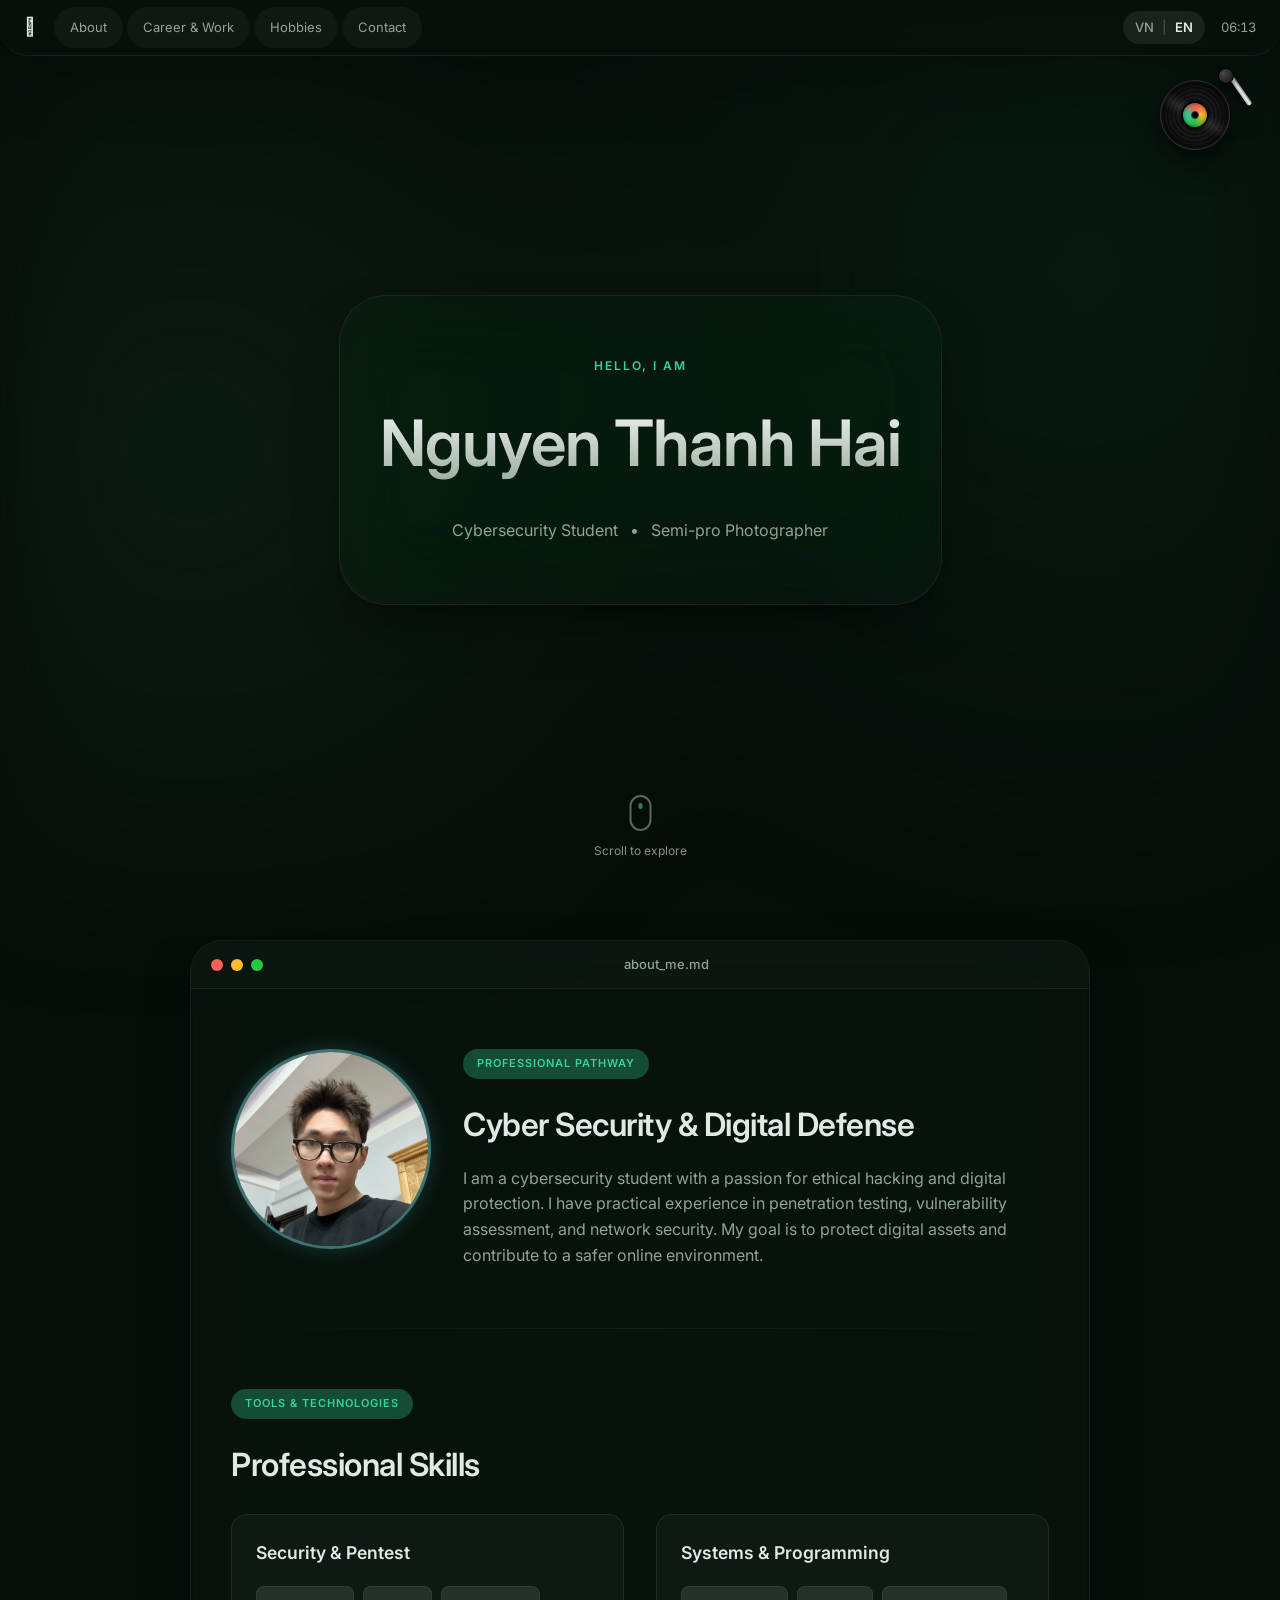
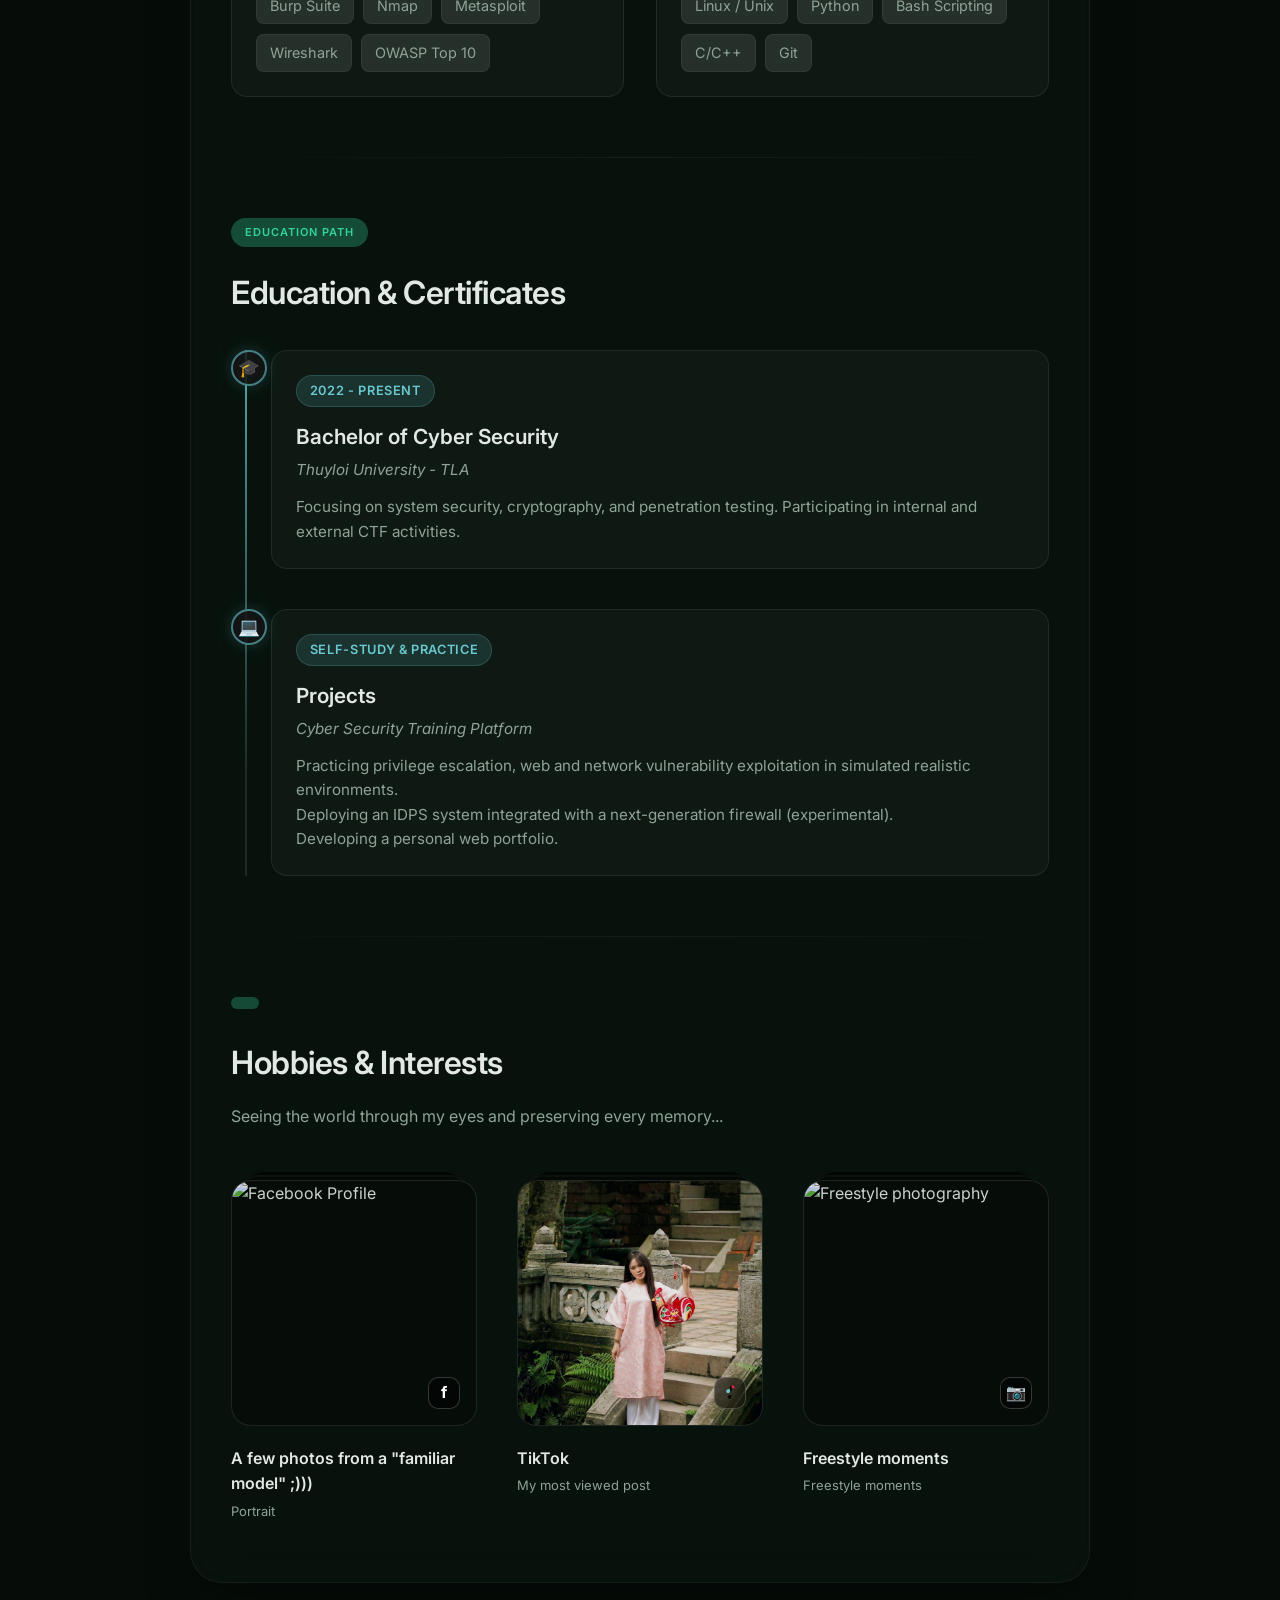
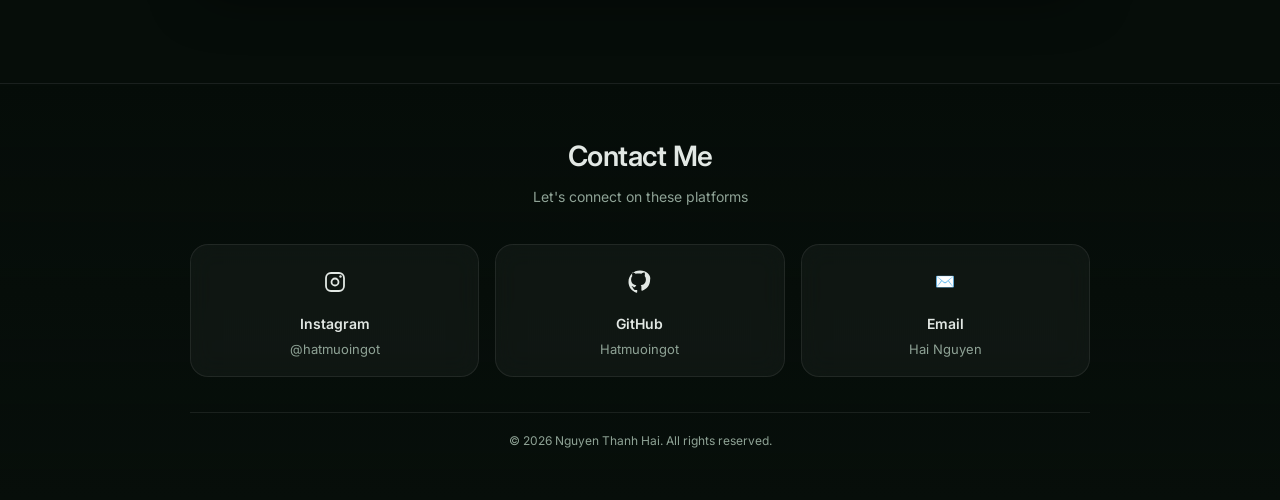
==== commit e4f6be3e: "[FIX] update some words and a song" ====
--- a/index-en.html
+++ b/index-en.html
@@ -37,7 +37,7 @@
             <nav class="nav-links">
                 <a href="#hero" class="nav-item">About</a>
                 <a href="#cyber" class="nav-item">Career & Work</a>
-                <a href="#photo" class="nav-item">Photography</a>
+                <a href="#photo" class="nav-item">Hobbies</a>
                 <a href="#contact" class="nav-item">Contact</a>
             </nav>
         </div>
@@ -59,7 +59,7 @@
         <nav class="mobile-glass-menu" id="mobile-nav">
             <a href="#hero" class="mobile-nav-item">Home</a>
             <a href="#cyber" class="mobile-nav-item">Career & Work</a>
-            <a href="#photo" class="mobile-nav-item">Photography</a>
+            <a href="#photo" class="mobile-nav-item">Hobbies</a>
             <a href="#contact" class="mobile-nav-item">Contact</a>
             <div class="mobile-lang-switcher">
                 <a href="index.html">VN</a> <span class="divider">|</span> <span class="active">EN</span>
@@ -187,8 +187,8 @@
 
                 <section id="photo" class="content-block">
                     <div class="typography-header">
-                        <span class="accent-badge">Creative Lens</span>
-                        <h2 class="section-title">Photography & Moments</h2>
+                        <span class="accent-badge"></span>
+                        <h2 class="section-title">Hobbies & Interests</h2>
                         <p class="section-subtitle">
                             Seeing the world through my eyes and preserving every memory...
                         </p>
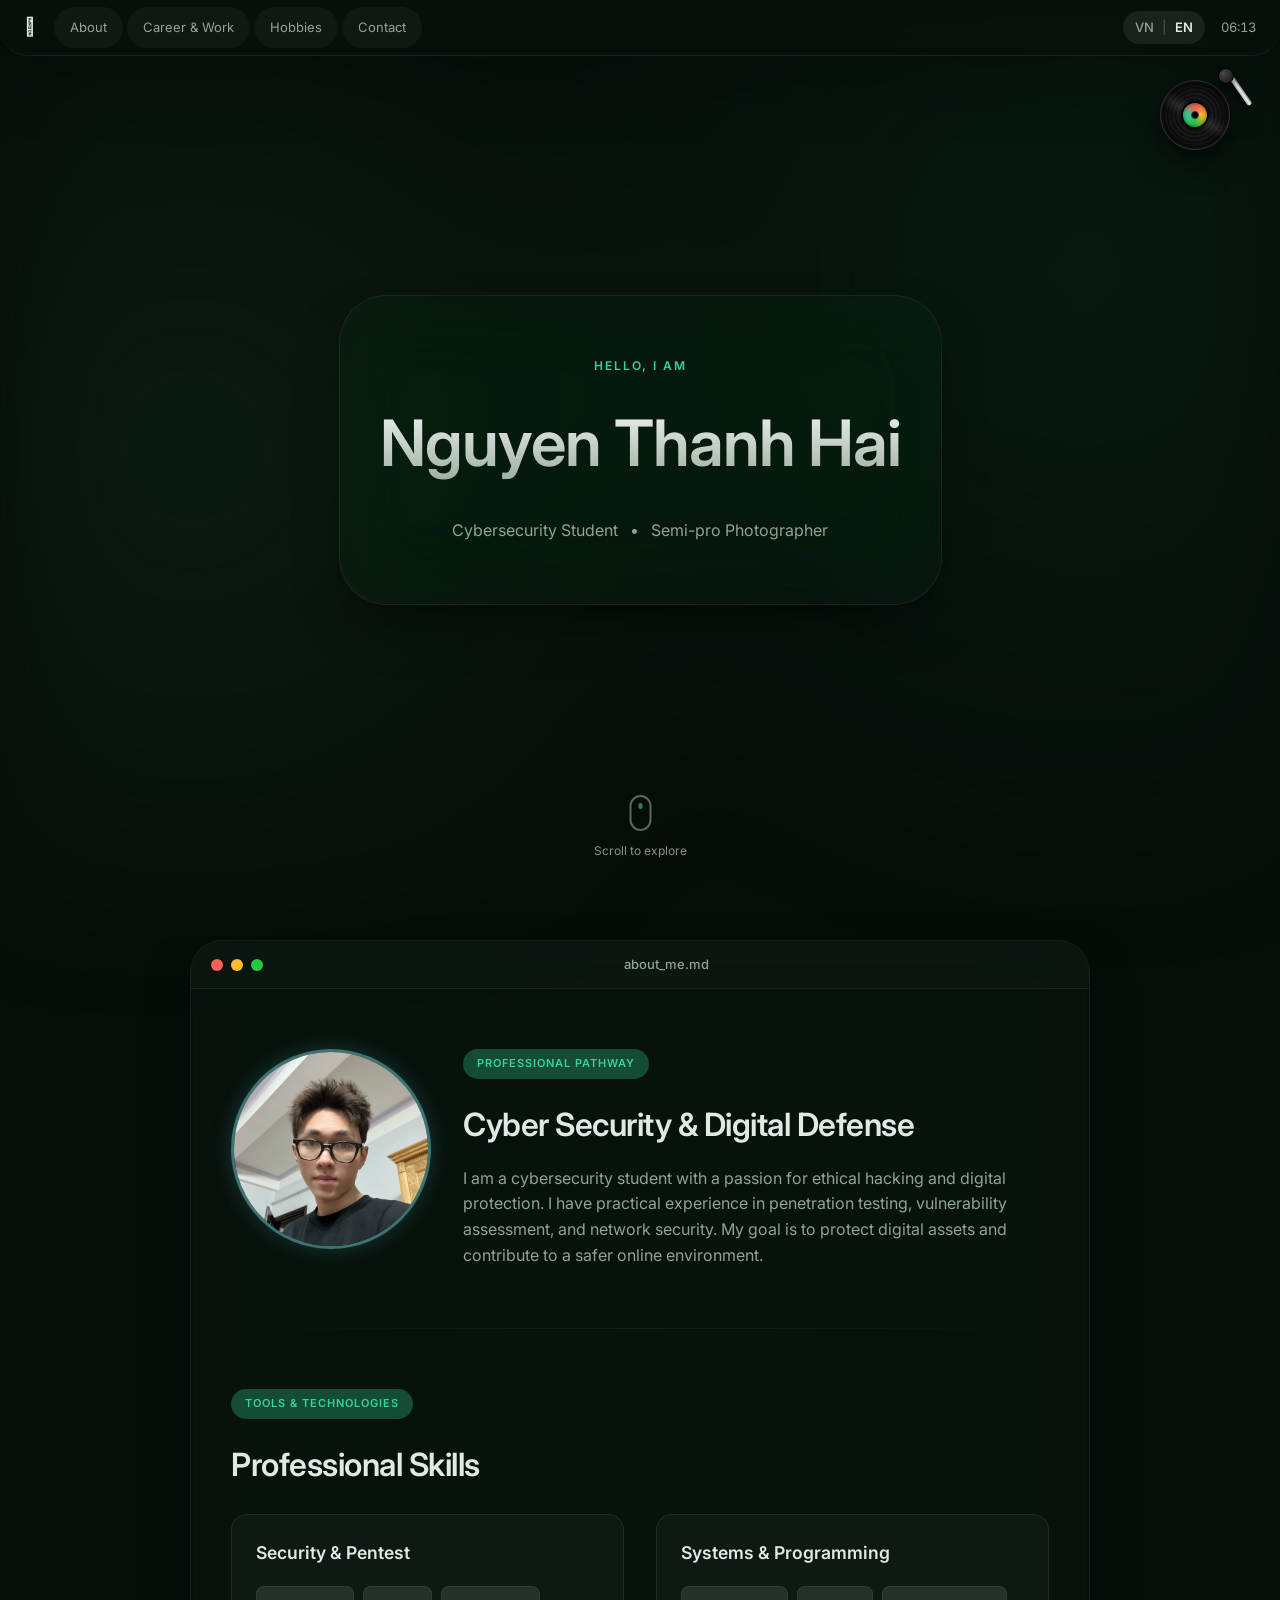
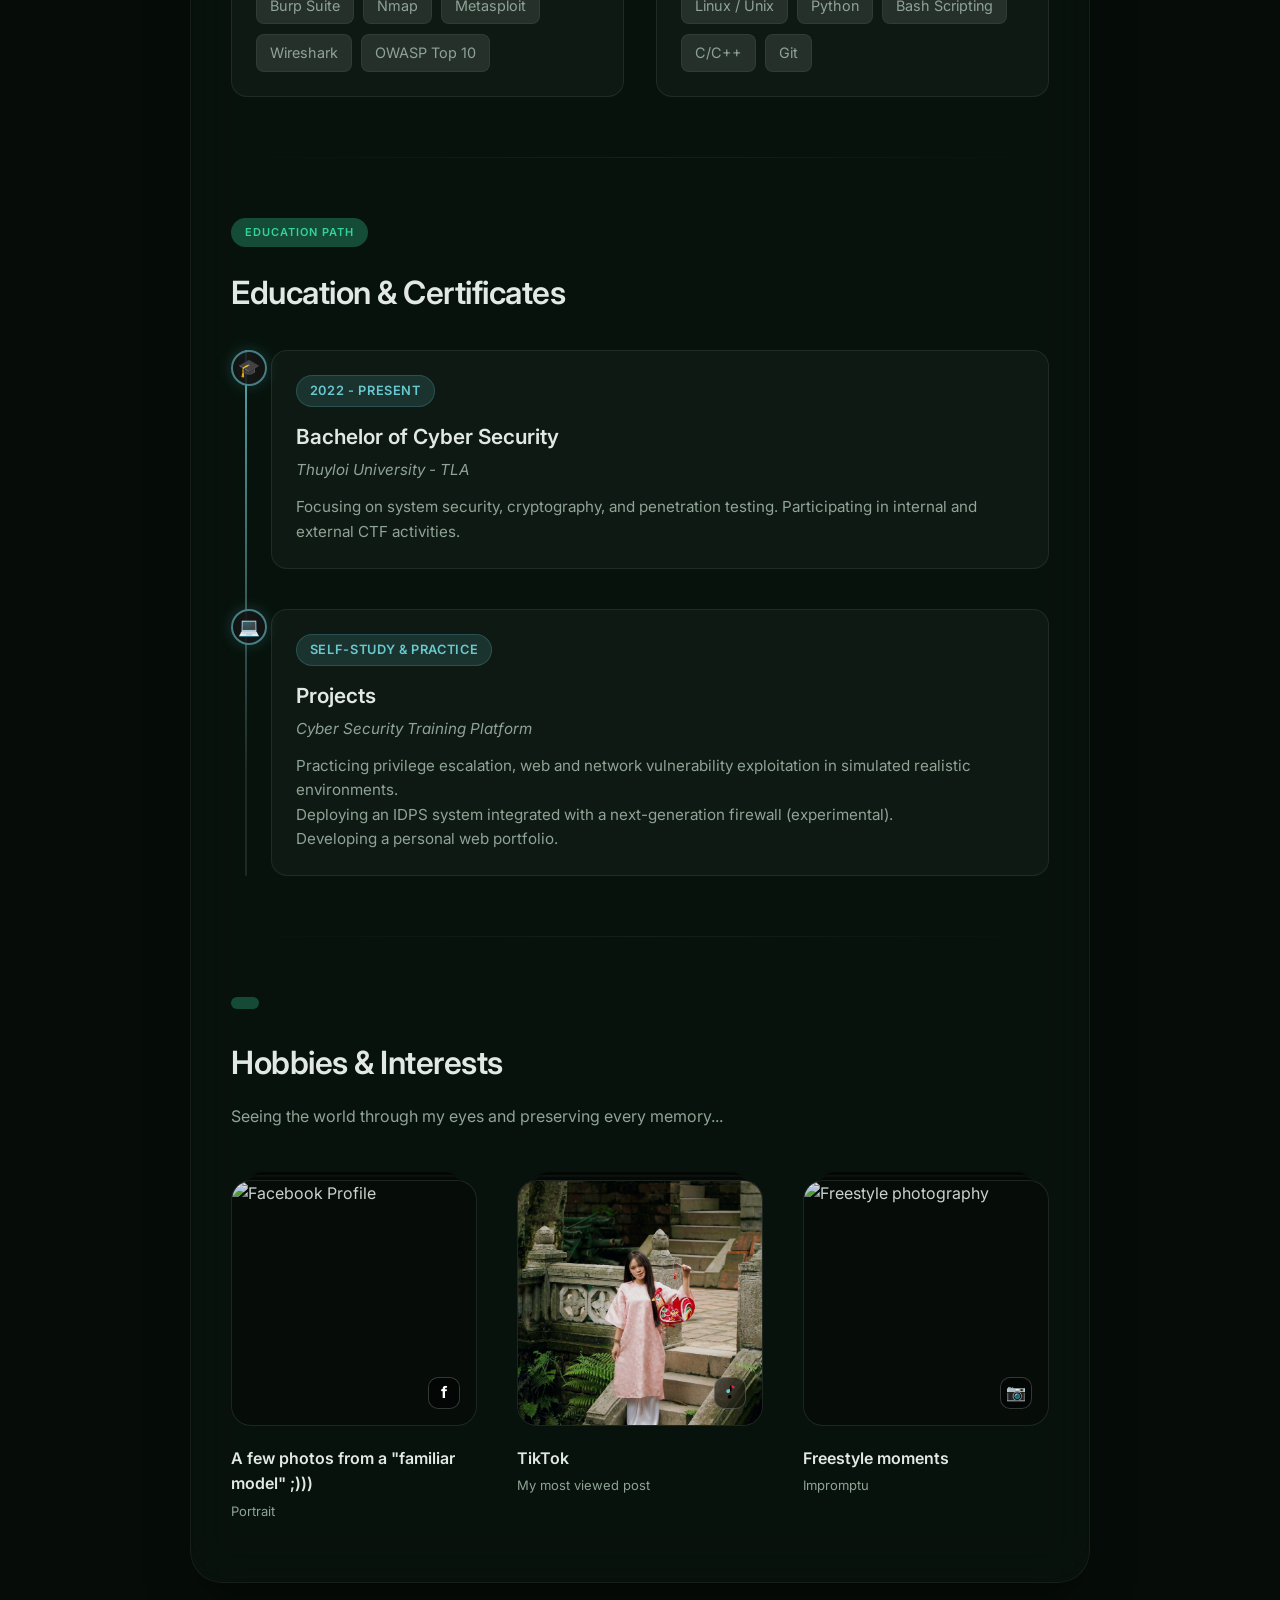
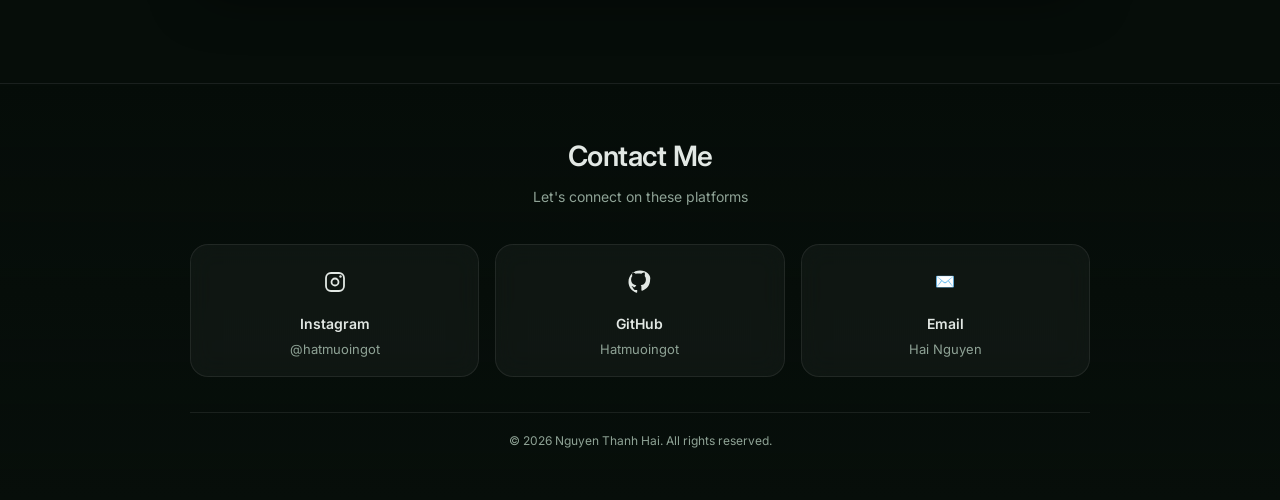
==== commit 4d3d08f7: "[FIX] Update some words" ====
--- a/index-en.html
+++ b/index-en.html
@@ -52,18 +52,20 @@
     <header class="ios-mobile-header hide-on-desktop">
         <div class="header-content">
             <span class="brand-name">Portfolio</span>
-            <button class="menu-trigger" id="mobile-menu-btn" aria-label="Open menu">
-                <div class="burger-lines"></div>
-            </button>
+            <div class="mobile-header-right">
+                <div class="lang-switcher">
+                    <a href="index.html">VN</a> <span class="divider">|</span> <span class="active">EN</span>
+                </div>
+                <button class="menu-trigger" id="mobile-menu-btn" aria-label="Open menu">
+                    <div class="burger-lines"></div>
+                </button>
+            </div>
         </div>
         <nav class="mobile-glass-menu" id="mobile-nav">
             <a href="#hero" class="mobile-nav-item">Home</a>
             <a href="#cyber" class="mobile-nav-item">Career & Work</a>
             <a href="#photo" class="mobile-nav-item">Hobbies</a>
             <a href="#contact" class="mobile-nav-item">Contact</a>
-            <div class="mobile-lang-switcher">
-                <a href="index.html">VN</a> <span class="divider">|</span> <span class="active">EN</span>
-            </div>
         </nav>
     </header>
 
@@ -242,7 +244,7 @@
                             </div>
                             <div class="album-meta">
                                 <h3 class="album-name">Freestyle moments</h3>
-                                <p class="album-details">Freestyle moments</p>
+                                <p class="album-details">Impromptu</p>
                             </div>
                         </div>
                     </div>
--- a/css/header.css
+++ b/css/header.css
@@ -88,7 +88,8 @@
 
 /* Language Switcher */
 .menu-right { display: flex; align-items: center; gap: 16px; }
-.lang-switcher, .mobile-lang-switcher {
+.mobile-header-right { display: flex; align-items: center; gap: 12px; }
+.lang-switcher {
     display: inline-flex;
     align-items: center;
     gap: 8px;
@@ -98,25 +99,18 @@
     font-size: 13px;
     font-weight: 500;
 }
-.mobile-lang-switcher {
-    margin: 16px;
-    justify-content: center;
-    background: rgba(255, 255, 255, 0.04);
-    padding: 12px;
-    font-size: 16px;
-}
-.lang-switcher a, .mobile-lang-switcher a {
+.lang-switcher a {
     color: var(--text-secondary);
     transition: color 0.2s ease;
     text-decoration: none;
 }
-.lang-switcher a:hover, .mobile-lang-switcher a:hover {
+.lang-switcher a:hover {
     color: var(--text-primary);
 }
-.lang-switcher .active, .mobile-lang-switcher .active {
+.lang-switcher .active {
     color: var(--text-primary);
     font-weight: 600;
 }
-.lang-switcher .divider, .mobile-lang-switcher .divider {
+.lang-switcher .divider {
     color: rgba(255, 255, 255, 0.2);
 }
